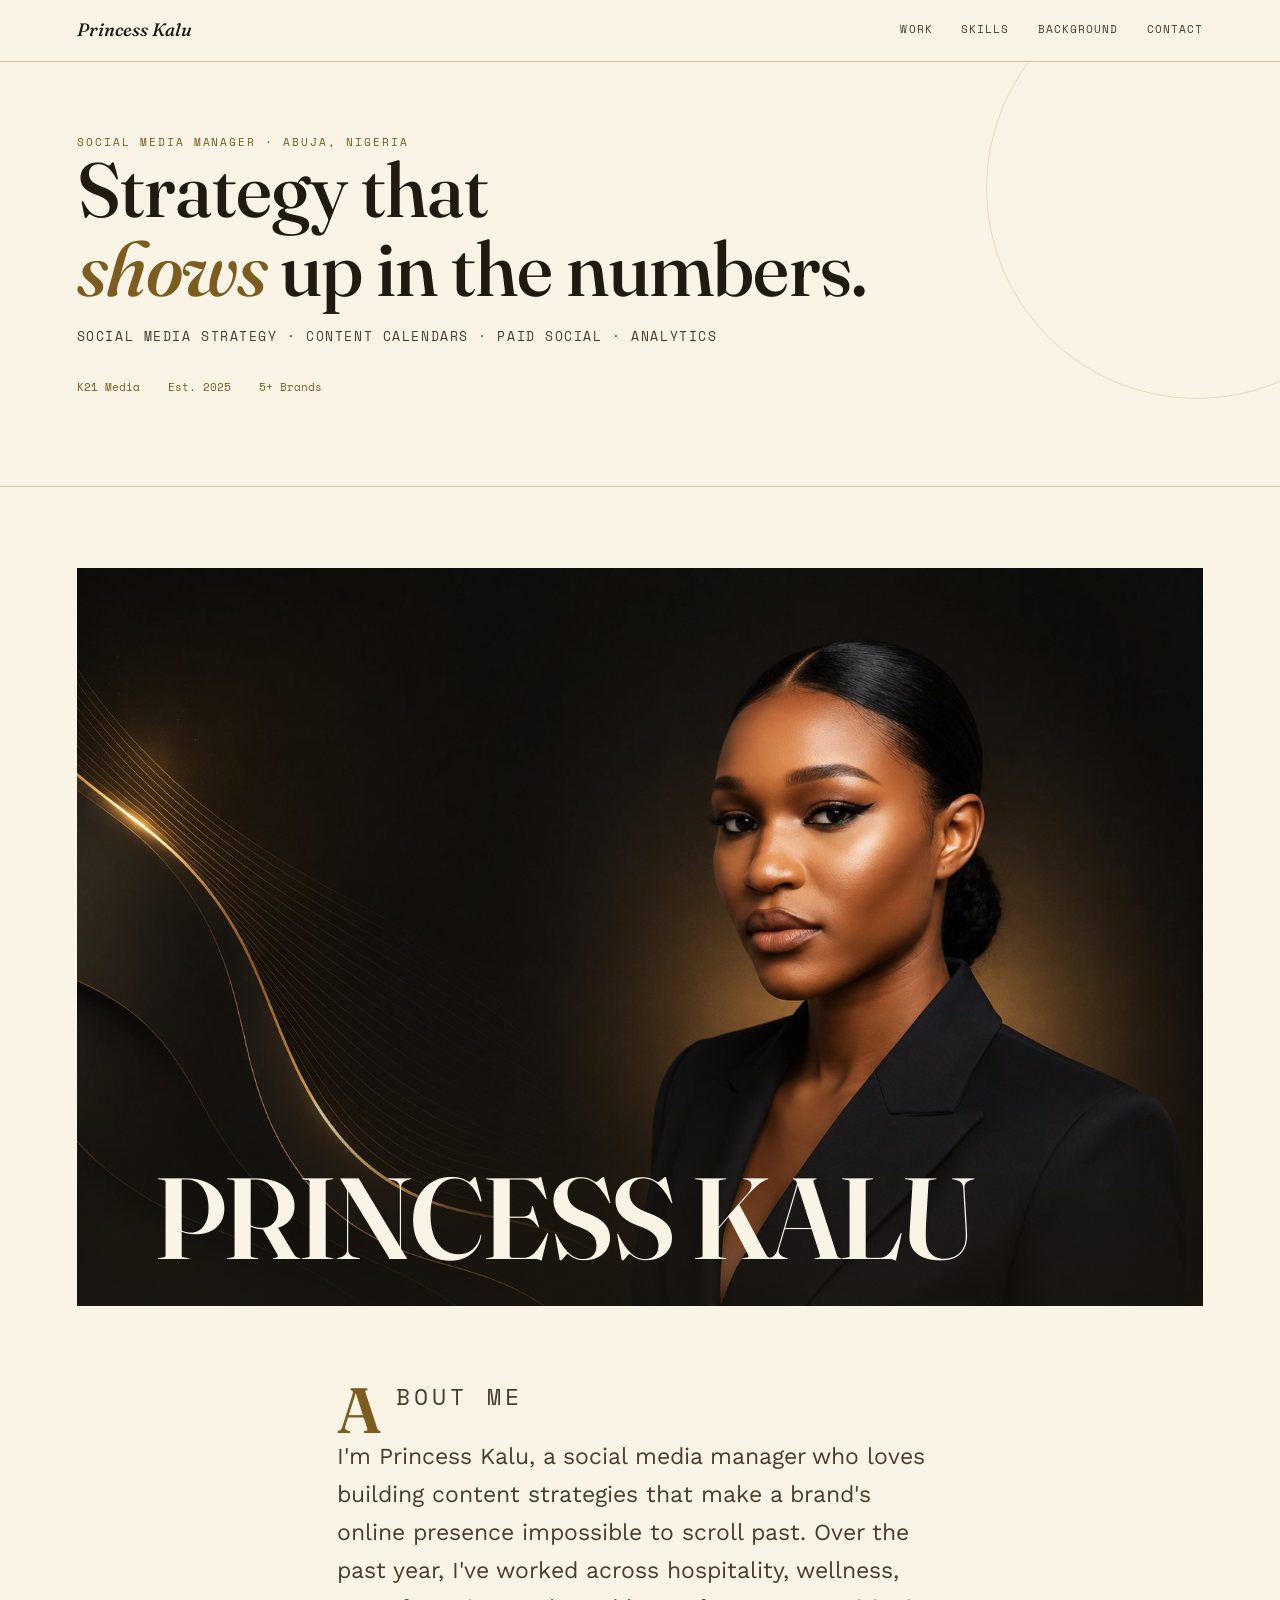
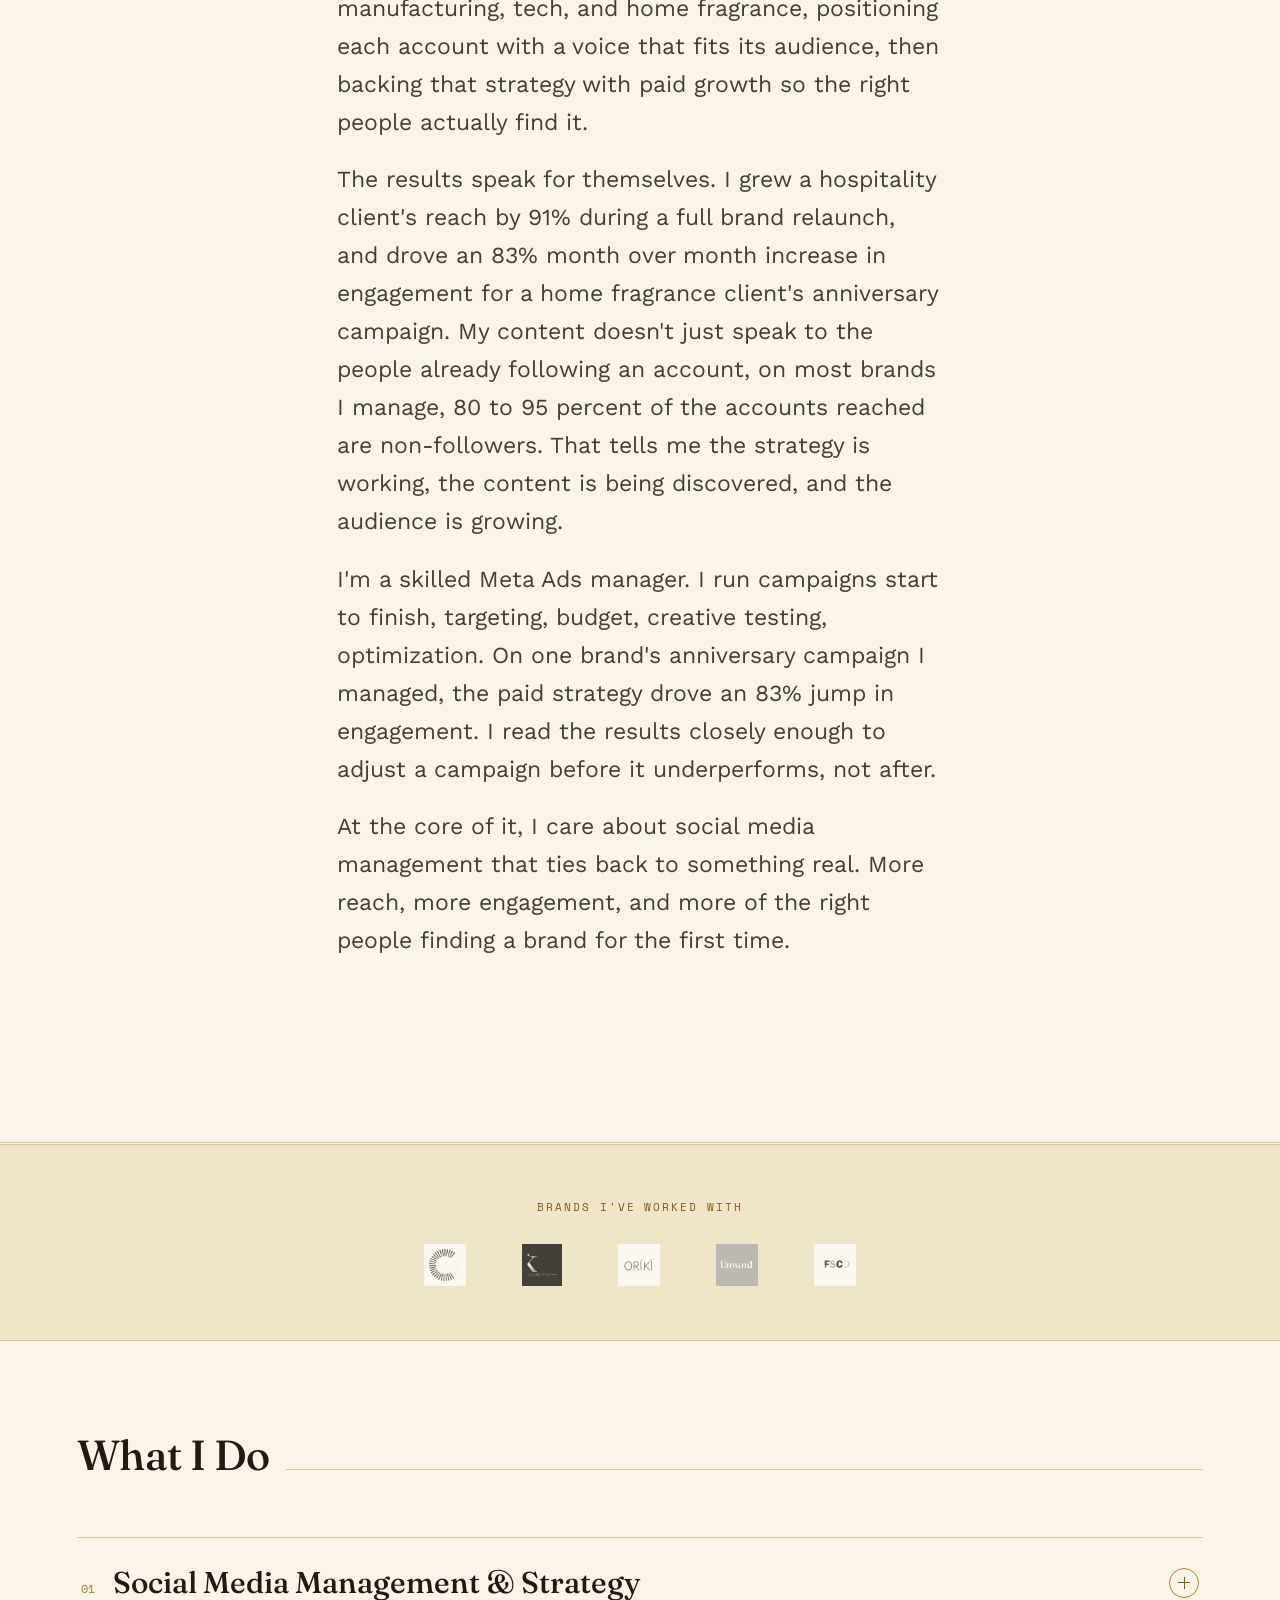
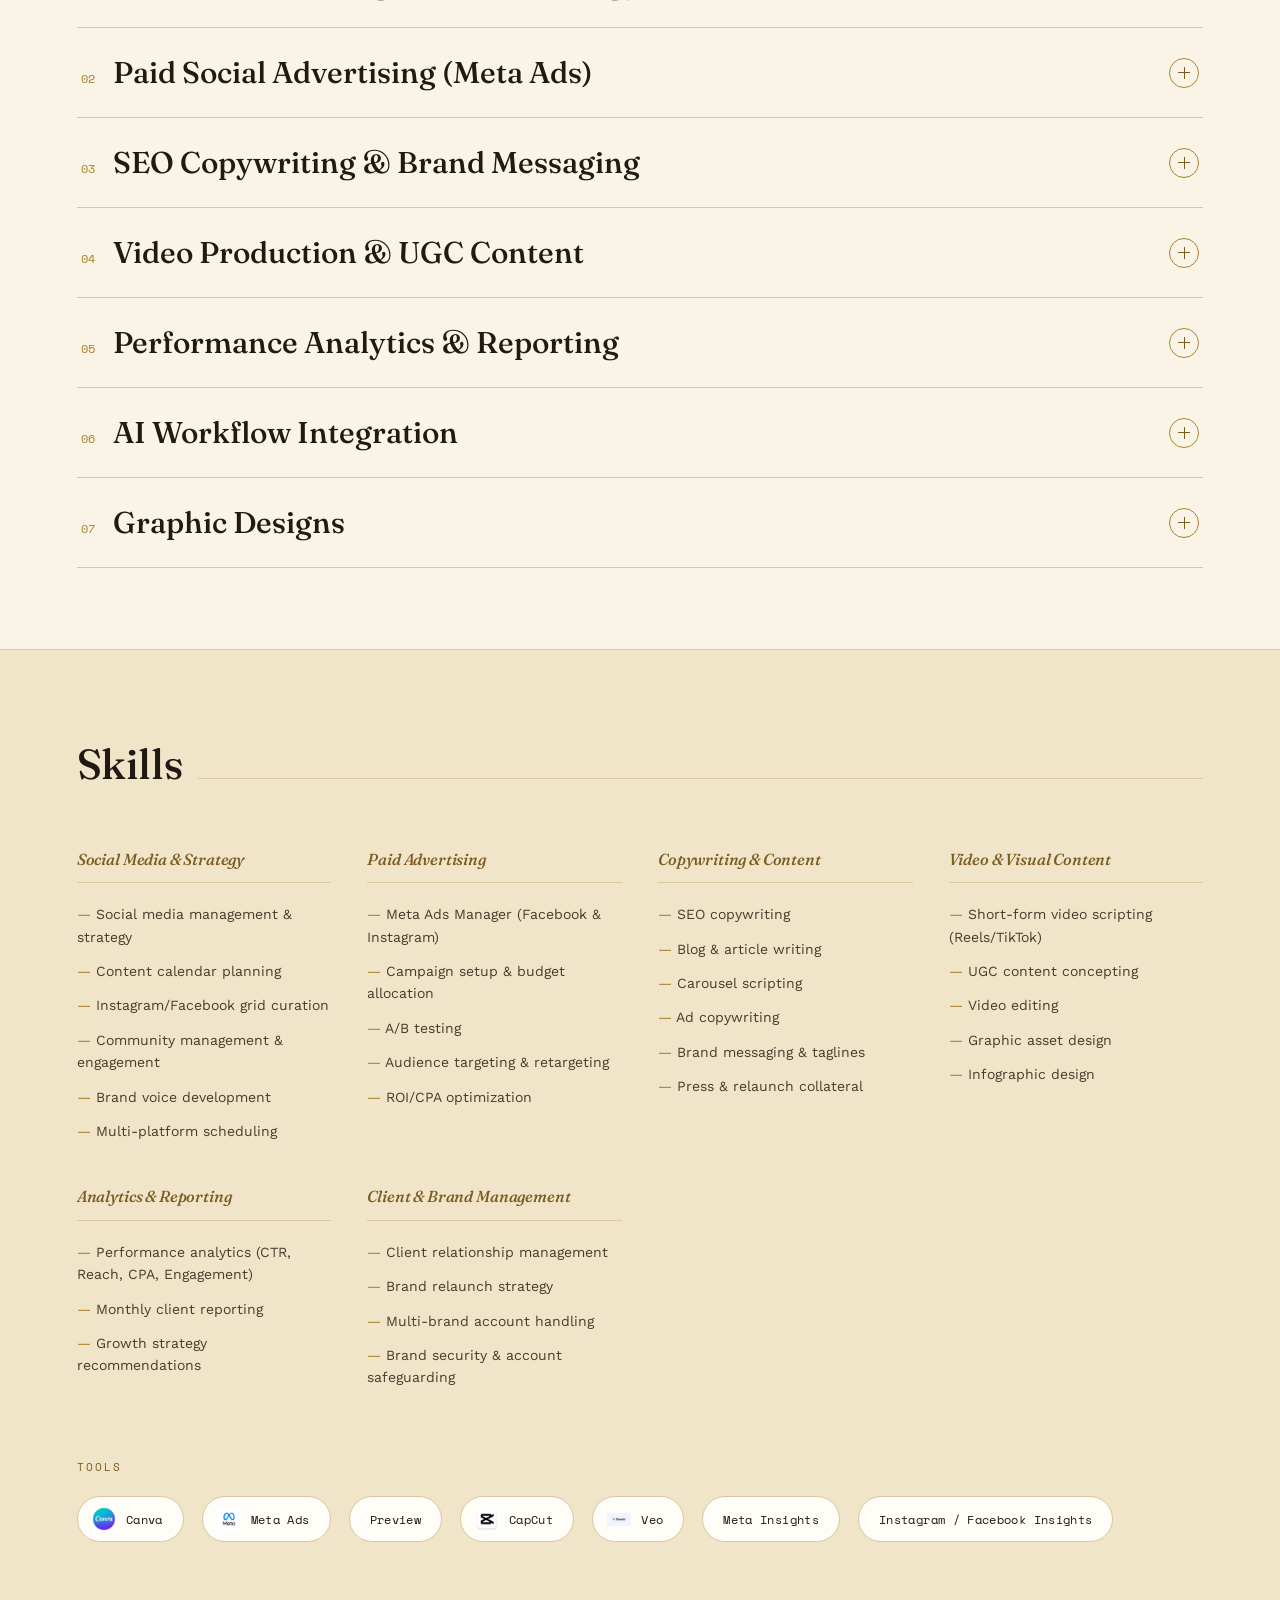
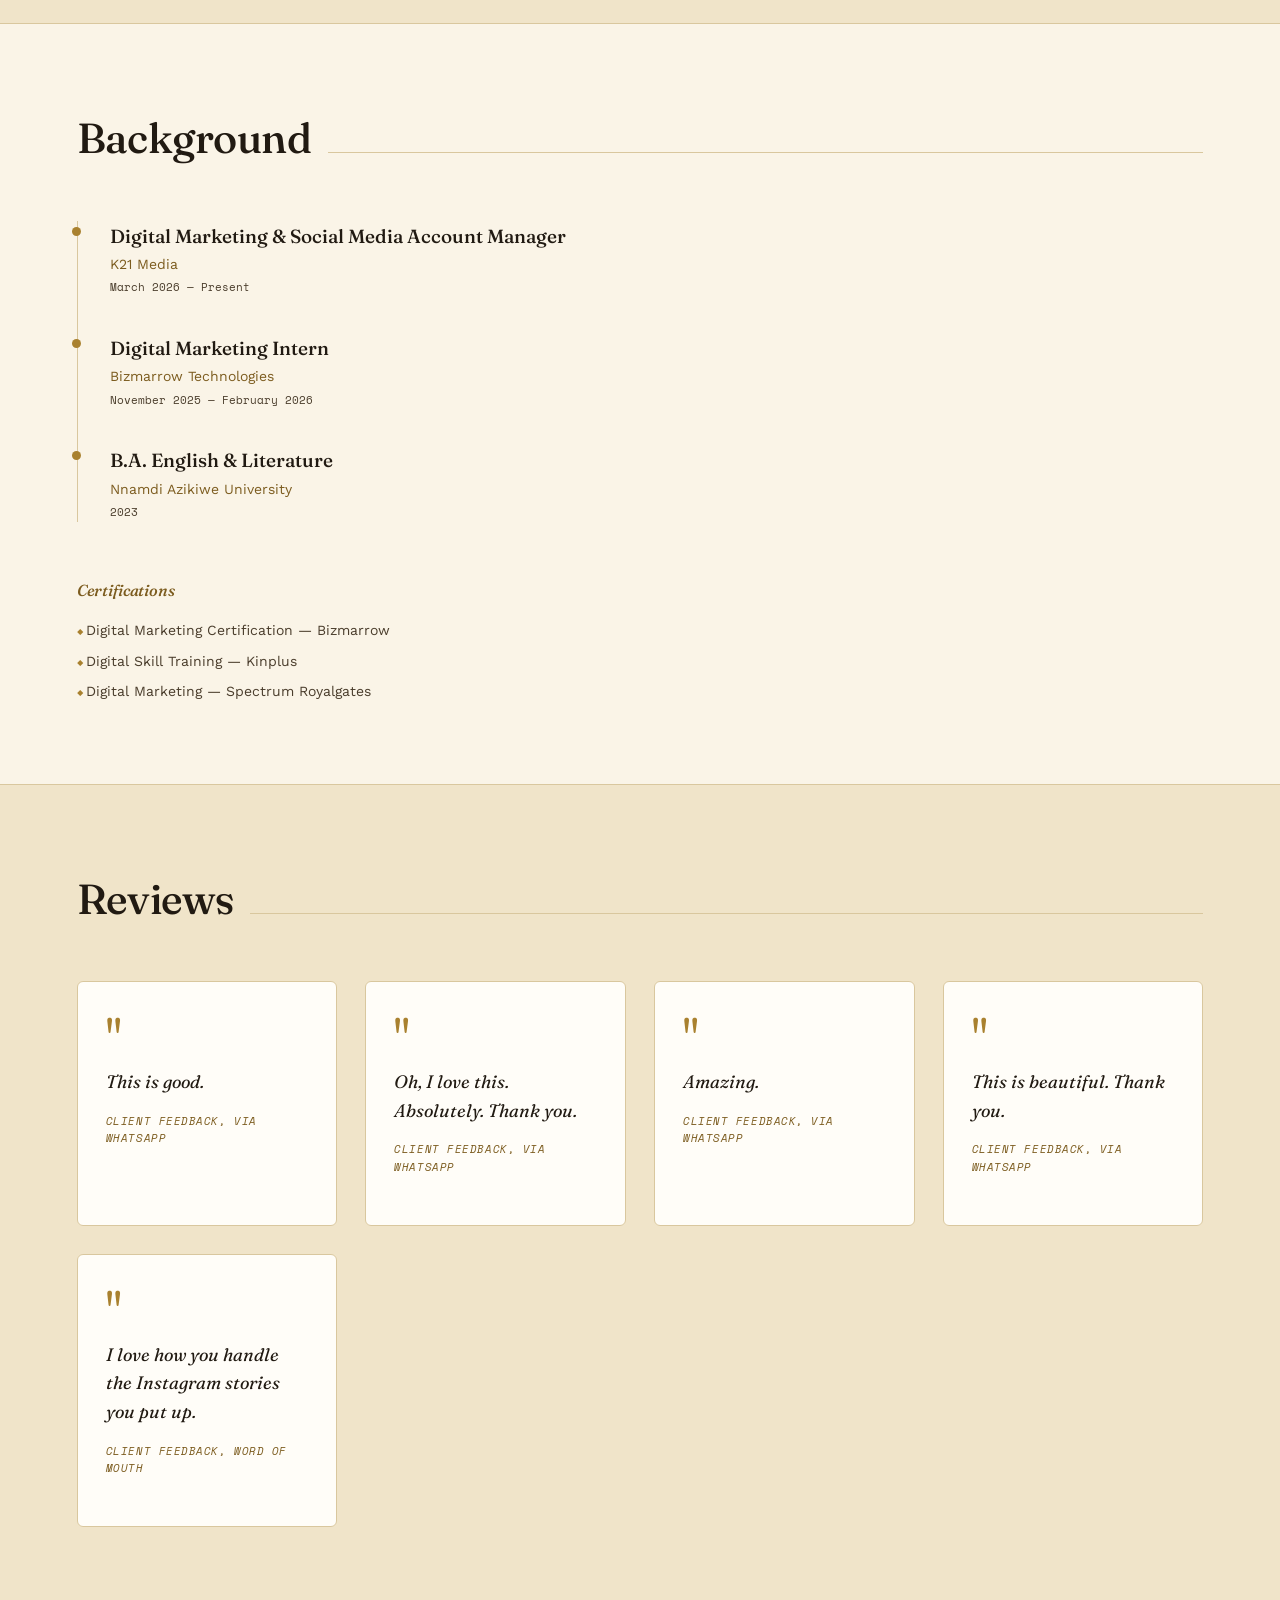
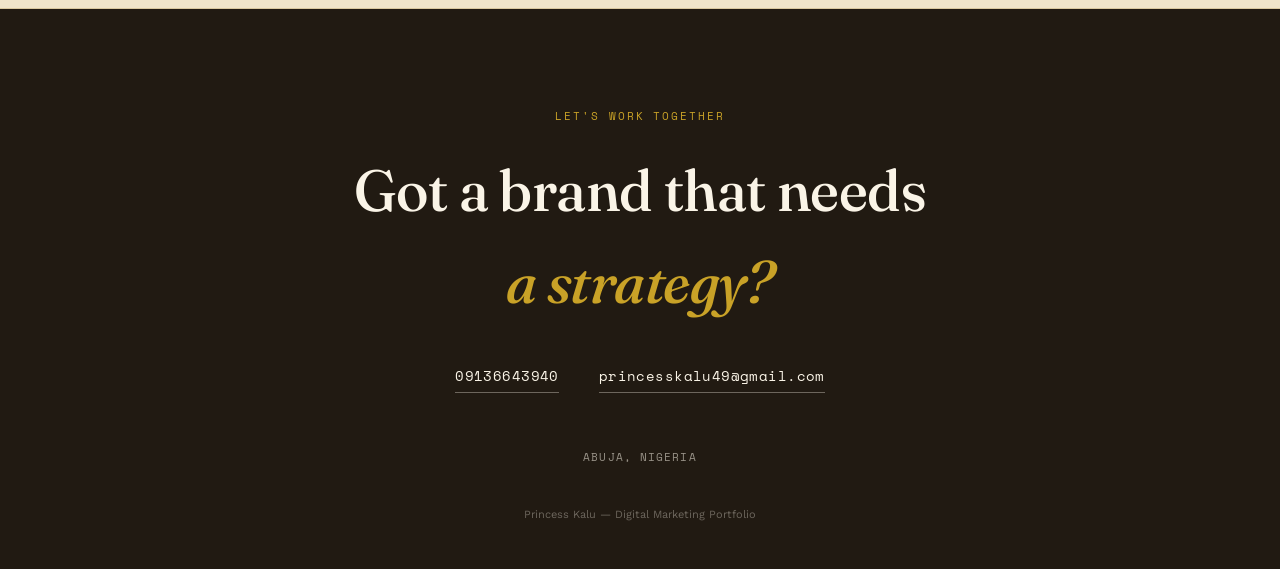
==== index.html @ 6a4f7599 "Add files via upload" ====
<!DOCTYPE html>
<html lang="en">
<head>
<meta charset="UTF-8">
<meta name="viewport" content="width=device-width, initial-scale=1.0">
<title>Princess Kalu — Social Media Manager</title>
<meta name="description" content="Princess Kalu is a social media manager and digital marketer in Abuja, Nigeria, building content strategy, paid social, and analytics-driven growth for brands.">
<meta property="og:title" content="Princess Kalu — Social Media Manager">
<meta property="og:description" content="Strategy that shows up in the numbers. Social media strategy, content calendars, paid social, and analytics.">
<meta property="og:type" content="website">
<meta name="twitter:card" content="summary">
<meta name="twitter:title" content="Princess Kalu — Social Media Manager">
<meta name="twitter:description" content="Strategy that shows up in the numbers. Social media strategy, content calendars, paid social, and analytics.">
<link rel="icon" href="data:image/svg+xml,%3Csvg xmlns='http://www.w3.org/2000/svg' viewBox='0 0 100 100'%3E%3Crect width='100' height='100' fill='%23A9812F'/%3E%3Ctext x='50' y='68' font-size='60' fill='%23FAF4E7' text-anchor='middle' font-family='Georgia,serif'%3EP%3C/text%3E%3C/svg%3E">
<link rel="preconnect" href="https://fonts.googleapis.com">
<link href="https://fonts.googleapis.com/css2?family=Fraunces:ital,opsz,wght@0,9..144,300;0,9..144,500;0,9..144,600;1,9..144,500;1,9..144,600&family=Work+Sans:wght@300;400;500;600&family=Space+Mono:wght@400;700&display=swap" rel="stylesheet">
<style>
  :root{
    --cream:#FAF4E7;
    --cream-deep:#F0E4C9;
    --ink:#211A12;
    --ink-soft:#4A3D2C;
    --gold:#A9812F;
    --gold-deep:#7C5C1F;
    --gold-bright:#C9A227;
    --line:#D9C79E;
    --card:#FFFDF8;
  }
  *{box-sizing:border-box; margin:0; padding:0;}
  html{scroll-behavior:smooth;}
  body{
    background:var(--cream);
    color:var(--ink);
    font-family:'Work Sans', sans-serif;
    font-weight:400;
    line-height:1.6;
    -webkit-font-smoothing:antialiased;
    overflow-x:hidden;
  }
  @media (prefers-reduced-motion: reduce){
    *{animation-duration:0.01ms !important; transition-duration:0.01ms !important;}
  }

  ::selection{background:var(--gold); color:var(--cream);}

  .eyebrow{
    font-family:'Space Mono', monospace;
    font-size:11px;
    letter-spacing:0.18em;
    text-transform:uppercase;
    color:var(--gold-deep);
  }

  h1,h2,h3{
    font-family:'Fraunces', serif;
    font-weight:500;
    color:var(--ink);
    letter-spacing:-0.01em;
  }

  a{color:inherit;}

  /* ===== NAV ===== */
  nav{
    position:sticky;
    top:0;
    z-index:50;
    background:rgba(250,244,231,0.92);
    backdrop-filter:blur(10px);
    border-bottom:1px solid var(--line);
    display:flex;
    align-items:center;
    justify-content:space-between;
    padding:16px 6vw;
  }
  .nav-name{
    font-family:'Fraunces', serif;
    font-style:italic;
    font-size:18px;
    font-weight:500;
  }
  .nav-link{
    font-family:'Space Mono', monospace;
    font-size:11px;
    letter-spacing:0.1em;
    text-transform:uppercase;
    text-decoration:none;
    color:var(--ink-soft);
    border-bottom:1px solid transparent;
    transition:border-color .3s ease, color .3s ease;
  }
  .nav-link:hover{ color:var(--gold-deep); border-color:var(--gold-deep); }

  .nav-links{ display:flex; }
  .nav-toggle{
    display:none;
    flex-direction:column;
    gap:5px;
    background:none;
    border:none;
    cursor:pointer;
    padding:4px;
  }
  .nav-toggle span{
    width:22px;
    height:2px;
    background:var(--ink);
    transition:transform .3s ease, opacity .3s ease;
  }
  .nav-toggle.open span:nth-child(1){ transform:translateY(7px) rotate(45deg); }
  .nav-toggle.open span:nth-child(2){ opacity:0; }
  .nav-toggle.open span:nth-child(3){ transform:translateY(-7px) rotate(-45deg); }

  /* ===== HERO ===== */
  .hero{
    display:grid;
    grid-template-columns: 1.2fr 0.8fr;
    align-items:center;
    gap:40px;
    padding:8vh 6vw 10vh;
    position:relative;
    overflow:hidden;
  }
  .hero::before{
    content:"";
    position:absolute;
    top:-20%; right:-10%;
    width:420px; height:420px;
    border:1px solid var(--line);
    border-radius:50%;
    opacity:.6;
  }
  .hero-title{
    font-size:clamp(40px, 6vw, 78px);
    line-height:1.02;
    opacity:0;
    animation:riseIn .9s cubic-bezier(.2,.8,.2,1) forwards;
    animation-delay:.1s;
  }
  .hero-title em{
    font-style:italic;
    color:var(--gold-deep);
  }
  .hero-role{
    margin-top:18px;
    font-family:'Space Mono', monospace;
    font-size:13px;
    letter-spacing:.12em;
    text-transform:uppercase;
    color:var(--ink-soft);
    opacity:0;
    animation:riseIn .9s cubic-bezier(.2,.8,.2,1) forwards;
    animation-delay:.3s;
  }
  .hero-sub{
    margin-top:26px;
    max-width:480px;
    color:var(--ink-soft);
    font-size:16px;
    opacity:0;
    animation:riseIn .9s cubic-bezier(.2,.8,.2,1) forwards;
    animation-delay:.45s;
  }
  .hero-meta{
    margin-top:32px;
    display:flex;
    gap:28px;
    font-family:'Space Mono', monospace;
    font-size:11px;
    color:var(--gold-deep);
    opacity:0;
    animation:riseIn .9s cubic-bezier(.2,.8,.2,1) forwards;
    animation-delay:.6s;
  }
  @keyframes riseIn{
    from{opacity:0; transform:translateY(18px);}
    to{opacity:1; transform:translateY(0);}
  }
  @keyframes fadeScale{
    from{opacity:0; transform:scale(.94);}
    to{opacity:1; transform:scale(1);}
  }

  /* ===== ABOUT ME ===== */
  .about-section{
    position:relative;
    border-top:1px solid var(--line);
    border-bottom:1px solid var(--line);
    opacity:0;
    animation:fadeScale 1s cubic-bezier(.2,.8,.2,1) forwards;
    animation-delay:.2s;
  }
  .about-img-wrap{
    width:100%;
    height:82vh;
    overflow:hidden;
    position:relative;
  }
  .about-img-wrap img{
    width:100%;
    height:100%;
    object-fit:cover;
    object-position:68% 22%;
    display:block;
  }
  .about-img-wrap::after{
    content:"";
    position:absolute;
    inset:0;
    background:linear-gradient(180deg, rgba(33,26,18,0) 55%, rgba(33,26,18,.55) 100%);
  }
  .about-label{
    position:absolute;
    left:6vw; bottom:36px;
    z-index:2;
    color:var(--cream);
    font-family:'Fraunces', serif;
    font-weight:600;
    font-size:clamp(48px, 9vw, 130px);
    line-height:.9;
    letter-spacing:-0.02em;
    text-transform:uppercase;
  }
  .about-content{
    max-width:760px;
    margin:0 auto;
    padding:8vh 6vw 9vh;
  }
  .about-content .eyebrow{ display:block; margin-bottom:22px; }
  .about-content p{
    font-size:clamp(18px,2.1vw,23px);
    line-height:1.65;
    color:var(--ink-soft);
    margin-bottom:20px;
  }
  .about-content p:first-of-type::first-letter{
    font-family:'Fraunces', serif;
    font-size:64px;
    font-weight:600;
    color:var(--gold-deep);
    float:left;
    line-height:.8;
    padding-right:10px;
    padding-top:6px;
  }
  @media (max-width:760px){
    .about-img-wrap{ height:58vh; }
  }

  /* ===== SECTION WRAP ===== */
  section{
    padding:9vh 6vw;
  }
  .section-head{
    display:flex;
    align-items:baseline;
    gap:16px;
    margin-bottom:48px;
  }
  .section-head h2{
    font-size:clamp(28px,3.4vw,42px);
  }
  .section-head .rule{
    flex:1;
    height:1px;
    background:var(--line);
  }

  /* ===== BRAND STRIP ===== */
  .brands{
    background:var(--cream-deep);
    padding:6vh 6vw;
    border-top:1px solid var(--line);
    border-bottom:1px solid var(--line);
  }
  .brands .eyebrow{ display:block; text-align:center; margin-bottom:28px;}
  .brand-row{
    display:flex;
    flex-wrap:wrap;
    align-items:center;
    justify-content:center;
    gap:56px;
  }
  .brand-row img{
    height:42px;
    width:auto;
    max-width:150px;
    object-fit:contain;
    filter:grayscale(1) contrast(1.1);
    opacity:.72;
    transition:opacity .35s ease, filter .35s ease, transform .35s ease;
  }
  .brand-row img:hover{
    filter:grayscale(0);
    opacity:1;
    transform:translateY(-3px);
  }

  /* ===== CAPABILITIES / PROOF DRAWER ===== */
  .cap-list{
    display:flex;
    flex-direction:column;
    border-top:1px solid var(--line);
  }
  .cap-item{
    border-bottom:1px solid var(--line);
  }
  .cap-trigger{
    width:100%;
    display:flex;
    align-items:center;
    justify-content:space-between;
    gap:20px;
    background:none;
    border:none;
    cursor:pointer;
    padding:26px 4px;
    text-align:left;
    font-family:'Fraunces', serif;
  }
  .cap-trigger-left{
    display:flex;
    align-items:baseline;
    gap:18px;
  }
  .cap-index{
    font-family:'Space Mono', monospace;
    font-size:12px;
    color:var(--gold);
  }
  .cap-title{
    font-size:clamp(20px,2.6vw,30px);
    font-weight:500;
    color:var(--ink);
    transition:color .3s ease;
  }
  .cap-trigger:hover .cap-title{ color:var(--gold-deep); }
  .cap-icon{
    width:30px; height:30px;
    border:1px solid var(--gold);
    border-radius:50%;
    display:flex; align-items:center; justify-content:center;
    flex-shrink:0;
    position:relative;
    transition:transform .4s cubic-bezier(.2,.8,.2,1), background .3s ease;
  }
  .cap-icon::before, .cap-icon::after{
    content:"";
    position:absolute;
    background:var(--gold-deep);
    transition:transform .4s cubic-bezier(.2,.8,.2,1), opacity .3s ease;
  }
  .cap-icon::before{ width:12px; height:1px; }
  .cap-icon::after{ width:1px; height:12px; }
  .cap-item.open .cap-icon{ transform:rotate(45deg); background:var(--gold); }
  .cap-item.open .cap-icon::before, .cap-item.open .cap-icon::after{ background:var(--cream); }

  .cap-panel{
    max-height:0;
    overflow:hidden;
    transition:max-height .55s cubic-bezier(.2,.8,.2,1);
  }
  .cap-panel-inner{
    padding:0 4px 40px;
    display:grid;
    grid-template-columns: 0.9fr 1.4fr;
    gap:40px;
  }
  .cap-desc p{
    color:var(--ink-soft);
    font-size:15px;
    margin-bottom:14px;
  }
  .cap-desc ul{
    list-style:none;
    margin-top:16px;
  }
  .cap-desc li{
    font-family:'Space Mono', monospace;
    font-size:11.5px;
    letter-spacing:.03em;
    color:var(--gold-deep);
    padding:7px 0;
    border-top:1px solid var(--line);
  }
  .proof-gallery{
    display:grid;
    grid-template-columns:repeat(auto-fill,minmax(180px,1fr));
    gap:14px;
  }
  .proof-gallery figure{
    background:var(--card);
    border:1px solid var(--line);
    border-radius:6px;
    overflow:hidden;
    cursor:zoom-in;
    transition:transform .3s ease, box-shadow .3s ease;
  }
  .proof-gallery figure:hover{
    transform:translateY(-4px);
    box-shadow:0 18px 30px -18px rgba(33,26,18,.4);
  }
  .proof-gallery img{
    width:100%;
    height:150px;
    object-fit:cover;
    object-position:top;
    display:block;
  }
  .proof-gallery figcaption{
    font-family:'Space Mono', monospace;
    font-size:10px;
    color:var(--ink-soft);
    padding:8px 10px;
    border-top:1px solid var(--line);
  }
  .no-proof{
    font-family:'Space Mono', monospace;
    font-size:11.5px;
    color:var(--ink-soft);
    font-style:normal;
  }

  @media (max-width:760px){
    .cap-panel-inner{ grid-template-columns:1fr; gap:24px;}
  }

  /* ===== LIGHTBOX ===== */
  .lightbox{
    position:fixed; inset:0;
    background:rgba(33,26,18,.92);
    display:flex; align-items:center; justify-content:center;
    z-index:100;
    opacity:0; pointer-events:none;
    transition:opacity .3s ease;
    padding:5vw;
  }
  .lightbox.active{ opacity:1; pointer-events:auto; }
  .lightbox img{
    max-width:90vw; max-height:85vh;
    border-radius:4px;
    box-shadow:0 40px 80px rgba(0,0,0,.5);
  }
  .lightbox-close{
    position:absolute; top:24px; right:32px;
    color:var(--cream);
    font-family:'Space Mono', monospace;
    font-size:13px;
    letter-spacing:.1em;
    text-transform:uppercase;
    background:none; border:1px solid var(--cream);
    padding:8px 16px;
    border-radius:20px;
    cursor:pointer;
  }

  /* ===== SKILLS ===== */
  .skill-groups{
    display:grid;
    grid-template-columns:repeat(auto-fit, minmax(230px,1fr));
    gap:36px;
  }
  .skill-group h3{
    font-size:16px;
    font-style:italic;
    color:var(--gold-deep);
    margin-bottom:14px;
    padding-bottom:10px;
    border-bottom:1px solid var(--line);
  }
  .skill-group ul{ list-style:none; }
  .skill-group li{
    font-size:14px;
    color:var(--ink-soft);
    padding:6px 0;
  }
  .skill-group li::before{
    content:"— ";
    color:var(--gold);
  }

  /* ===== TOOLS ===== */
  .tools-row{
    display:flex;
    flex-wrap:wrap;
    gap:18px;
  }
  .tool-chip{
    display:flex; align-items:center; gap:10px;
    background:var(--card);
    border:1px solid var(--line);
    border-radius:30px;
    padding:10px 20px 10px 14px;
    transition:transform .3s ease, border-color .3s ease;
  }
  .tool-chip:hover{ transform:translateY(-3px); border-color:var(--gold); }
  .tool-chip img{ width:24px; height:24px; object-fit:contain; border-radius:5px; }
  .tool-chip span{
    font-family:'Space Mono', monospace;
    font-size:12px;
    letter-spacing:.03em;
  }
  .tool-chip.text-only{ padding:10px 20px; }

  /* ===== BACKGROUND / TIMELINE ===== */
  .timeline{
    border-left:1px solid var(--line);
    padding-left:32px;
    display:flex;
    flex-direction:column;
    gap:36px;
  }
  .timeline-item{ position:relative; }
  .timeline-item::before{
    content:"";
    position:absolute;
    left:-37.5px; top:6px;
    width:9px; height:9px;
    border-radius:50%;
    background:var(--gold);
  }
  .timeline-item .role{
    font-family:'Fraunces', serif;
    font-size:19px;
    font-weight:500;
  }
  .timeline-item .org{ color:var(--gold-deep); font-size:14px; margin-top:2px;}
  .timeline-item .period{
    font-family:'Space Mono', monospace;
    font-size:11px;
    color:var(--ink-soft);
    margin-top:4px;
  }
  .certs{
    margin-top:56px;
  }
  .certs h3{ font-size:16px; font-style:italic; color:var(--gold-deep); margin-bottom:16px; }
  .certs ul{ list-style:none; display:flex; flex-direction:column; gap:8px; }
  .certs li{ font-size:14px; color:var(--ink-soft); }
  .certs li::before{ content:"◆ "; color:var(--gold); font-size:9px; }

  /* ===== TESTIMONIALS ===== */
  .testimonials{
    background:var(--cream-deep);
    border-top:1px solid var(--line);
    border-bottom:1px solid var(--line);
  }
  .testi-grid{
    display:grid;
    grid-template-columns:repeat(auto-fit, minmax(260px,1fr));
    gap:28px;
  }
  .testi-card{
    background:var(--card);
    border:1px solid var(--line);
    border-radius:6px;
    padding:32px 28px;
    position:relative;
  }
  .testi-card .mark{
    font-family:'Fraunces', serif;
    font-size:48px;
    color:var(--gold);
    line-height:1;
    display:block;
    margin-bottom:6px;
  }
  .testi-card p{
    font-family:'Fraunces', serif;
    font-style:italic;
    font-size:18px;
    color:var(--ink);
    margin-bottom:16px;
  }
  .testi-card .attribution{
    font-family:'Space Mono', monospace;
    font-size:11px;
    letter-spacing:.05em;
    text-transform:uppercase;
    color:var(--gold-deep);
  }

  /* ===== CONTACT / FOOTER ===== */
  footer{
    background:var(--ink);
    color:var(--cream);
    padding:11vh 6vw 5vh;
    text-align:center;
  }
  footer .eyebrow{ color:var(--gold-bright); }
  footer h2{
    color:var(--cream);
    font-size:clamp(32px,5vw,58px);
    margin:18px 0 36px;
  }
  footer h2 em{ font-style:italic; color:var(--gold-bright); }
  .contact-links{
    display:flex;
    flex-wrap:wrap;
    justify-content:center;
    gap:40px;
    margin-bottom:56px;
  }
  .contact-links a{
    text-decoration:none;
    font-family:'Space Mono', monospace;
    font-size:14px;
    letter-spacing:.03em;
    border-bottom:1px solid rgba(250,244,231,.35);
    padding-bottom:4px;
    transition:border-color .3s ease, color .3s ease;
  }
  .contact-links a:hover{ color:var(--gold-bright); border-color:var(--gold-bright); }
  footer .location{
    font-family:'Space Mono', monospace;
    font-size:11px;
    color:rgba(250,244,231,.55);
    letter-spacing:.1em;
    text-transform:uppercase;
  }
  footer .fine{
    margin-top:40px;
    font-size:11px;
    color:rgba(250,244,231,.35);
  }

  @media (max-width:820px){
    .hero{ grid-template-columns:1fr; text-align:left; padding-top:6vh;}
    .hero-portrait{ order:-1; margin-bottom:20px; justify-self:start;}
    .hero-portrait img{ width:200px; height:250px; }
    .hero-portrait::after{ width:200px; height:250px; }
    nav{ padding:14px 5vw; flex-wrap:wrap; }
    .nav-toggle{ display:flex; }
    .nav-links{
      display:none;
      width:100%;
      flex-direction:column;
      align-items:flex-start;
      gap:18px;
      padding-top:20px;
      margin-top:14px;
      border-top:1px solid var(--line);
    }
    .nav-links.open{ display:flex; }
  }
</style>
</head>
<body>

<nav>
  <div class="nav-name">Princess Kalu</div>
  <div class="nav-links" id="navLinks" style="gap:28px;">
    <a class="nav-link" href="#capabilities">Work</a>
    <a class="nav-link" href="#skills">Skills</a>
    <a class="nav-link" href="#background">Background</a>
    <a class="nav-link" href="#contact">Contact</a>
  </div>
  <button class="nav-toggle" id="navToggle" aria-label="Toggle menu" aria-expanded="false">
    <span></span><span></span><span></span>
  </button>
</nav>

<!-- HERO -->
<header class="hero" style="grid-template-columns:1fr; text-align:left;">
  <div>
    <p class="eyebrow">Social Media Manager · Abuja, Nigeria</p>
    <h1 class="hero-title">Strategy that<br><em>shows</em> up in the numbers.</h1>
    <p class="hero-role">Social Media Strategy · Content Calendars · Paid Social · Analytics</p>
    <div class="hero-meta">
      <span>K21 Media</span>
      <span>Est. 2025</span>
      <span>5+ Brands</span>
    </div>
  </div>
</header>

<!-- ABOUT ME -->
<section class="about-section">
  <div class="about-img-wrap">
    <img src="[data-uri]" alt="Princess Kalu, portrait">
    <h2 class="about-label">Princess Kalu</h2>
  </div>
  <div class="about-content">
    <p class="eyebrow">About Me</p>
    <p>I'm Princess Kalu, a social media manager who loves building content strategies that make a brand's online presence impossible to scroll past. Over the past year, I've worked across hospitality, wellness, manufacturing, tech, and home fragrance, positioning each account with a voice that fits its audience, then backing that strategy with paid growth so the right people actually find it.</p>
    <p>The results speak for themselves. I grew a hospitality client's reach by 91% during a full brand relaunch, and drove an 83% month over month increase in engagement for a home fragrance client's anniversary campaign. My content doesn't just speak to the people already following an account, on most brands I manage, 80 to 95 percent of the accounts reached are non-followers. That tells me the strategy is working, the content is being discovered, and the audience is growing.</p>
    <p>I'm a skilled Meta Ads manager. I run campaigns start to finish, targeting, budget, creative testing, optimization. On one brand's anniversary campaign I managed, the paid strategy drove an 83% jump in engagement. I read the results closely enough to adjust a campaign before it underperforms, not after.</p>
    <p>At the core of it, I care about social media management that ties back to something real. More reach, more engagement, and more of the right people finding a brand for the first time.</p>
  </div>
</section>

<!-- BRAND STRIP -->
<div class="brands">
  <p class="eyebrow">Brands I've worked with</p>
  <div class="brand-row">
    <img src="[data-uri]" alt="Circa Non Pareil">
    <img src="[data-uri]" alt="QCandles by Kanyin">
    <img src="[data-uri]" alt="Oríkì">
    <img src="[data-uri]" alt="Unwind by Oríkì">
    <img src="[data-uri]" alt="FSC">
  </div>
</div>


<!-- CAPABILITIES -->
<section id="capabilities">
  <div class="section-head">
    <h2>What I Do</h2>
    <div class="rule"></div>
  </div>

  <div class="cap-list">

    <div class="cap-item">
      <button class="cap-trigger">
        <div class="cap-trigger-left">
          <span class="cap-index">01</span>
          <span class="cap-title">Social Media Management &amp; Strategy</span>
        </div>
        <span class="cap-icon"></span>
      </button>
      <div class="cap-panel">
        <div class="cap-panel-inner">
          <div class="cap-desc">
            <p>End-to-end account management: content calendars, grid curation, audience engagement, and multi-channel scheduling built around each brand's own voice, not a template.</p>
            <ul>
              <li>Circa Non Pareil — full relaunch content rollout</li>
              <li>QCandles by Kanyin — monthly calendar &amp; captions</li>
            </ul>
          </div>
          <div class="proof-gallery">
            <figure><img src="[data-uri]" alt="Circa Non Pareil content calendar" onclick="openLightbox(this.src)"><figcaption>Circa Non Pareil — content calendar</figcaption></figure>
            <figure><img src="[data-uri]" alt="QCandles content calendar" onclick="openLightbox(this.src)"><figcaption>QCandles — July content calendar</figcaption></figure>
          </div>
        </div>
      </div>
    </div>

    <div class="cap-item">
      <button class="cap-trigger">
        <div class="cap-trigger-left">
          <span class="cap-index">02</span>
          <span class="cap-title">Paid Social Advertising (Meta Ads)</span>
        </div>
        <span class="cap-icon"></span>
      </button>
      <div class="cap-panel">
        <div class="cap-panel-inner">
          <div class="cap-desc">
            <p>Campaign setup, budget allocation, ad copy testing, and audience retargeting on Instagram &amp; Facebook, tracked against cost per result and reach across states.</p>
            <ul>
              <li>April Awareness Campaign — 80,374 reach</li>
              <li>Multi-state demographic breakdown &amp; CTR tracking</li>
            </ul>
          </div>
          <div class="proof-gallery">
            <figure><img src="[data-uri]" alt="Paid campaign insights" onclick="openLightbox(this.src)"><figcaption>Paid campaign insights</figcaption></figure>
            <figure><img src="[data-uri]" alt="Campaign demographics" onclick="openLightbox(this.src)"><figcaption>Demographics &amp; state reach</figcaption></figure>
            <figure><img src="[data-uri]" alt="Meta Ads Manager campaign table" onclick="openLightbox(this.src)"><figcaption>Meta Ads Manager — results</figcaption></figure>
            <figure><img src="[data-uri]" alt="Ad account overview" onclick="openLightbox(this.src)"><figcaption>Account overview — spend &amp; reach</figcaption></figure>
          </div>
        </div>
      </div>
    </div>

    <div class="cap-item">
      <button class="cap-trigger">
        <div class="cap-trigger-left">
          <span class="cap-index">03</span>
          <span class="cap-title">SEO Copywriting &amp; Brand Messaging</span>
        </div>
        <span class="cap-icon"></span>
      </button>
      <div class="cap-panel">
        <div class="cap-panel-inner">
          <div class="cap-desc">
            <p>Search-optimized articles and brand editorial written and designed under the Data School Nigeria banner, alongside carousel scripts and campaign taglines for client accounts.</p>
            <ul>
              <li>"How to Start &amp; Grow a Career in Digital Marketing in Nigeria"</li>
              <li>"5 Best Video Editing Training Schools in Abuja, Nigeria"</li>
            </ul>
          </div>
          <div class="proof-gallery">
            <figure><img src="[data-uri]" alt="Digital marketing career article" onclick="openLightbox(this.src)"><figcaption>Career in Digital Marketing — article</figcaption></figure>
            <figure><img src="[data-uri]" alt="Digital marketing career article continued" onclick="openLightbox(this.src)"><figcaption>Same article — full layout</figcaption></figure>
            <figure><img src="[data-uri]" alt="Video editing schools article" onclick="openLightbox(this.src)"><figcaption>Video Editing Schools — article</figcaption></figure>
          </div>
        </div>
      </div>
    </div>

    <div class="cap-item">
      <button class="cap-trigger">
        <div class="cap-trigger-left">
          <span class="cap-index">04</span>
          <span class="cap-title">Video Production &amp; UGC Content</span>
        </div>
        <span class="cap-icon"></span>
      </button>
      <div class="cap-panel">
        <div class="cap-panel-inner">
          <div class="cap-desc">
            <p>Reels, UGC-style product features, and short-form video direction, scripted and edited to fit each brand's tone. Portfolio samples available on request &mdash; <a href="#contact" style="color:var(--gold-deep); text-decoration:underline;">get in touch</a> and I'll send over recent work.</p>
          </div>
        </div>
      </div>
    </div>

    <div class="cap-item">
      <button class="cap-trigger">
        <div class="cap-trigger-left">
          <span class="cap-index">05</span>
          <span class="cap-title">Performance Analytics &amp; Reporting</span>
        </div>
        <span class="cap-icon"></span>
      </button>
      <div class="cap-panel">
        <div class="cap-panel-inner">
          <div class="cap-desc">
            <p>Monthly breakdowns of views, reach, interactions, and follower growth, translated from raw Instagram Insights into decisions a client can act on.</p>
            <ul>
              <li>Oríkì Spa — 374,398 views (April)</li>
              <li>1M+ views tracked in a single month, March</li>
            </ul>
          </div>
          <div class="proof-gallery">
            <figure><img src="[data-uri]" alt="Oriki KPI dashboard" onclick="openLightbox(this.src)"><figcaption>Oríkì — KPI dashboard, Apr vs Mar</figcaption></figure>
            <figure><img src="[data-uri]" alt="K21 Media qualitative analysis" onclick="openLightbox(this.src)"><figcaption>QCandles — KPI &amp; audience insights</figcaption></figure>
            <figure><img src="[data-uri]" alt="K21 Media social report" onclick="openLightbox(this.src)"><figcaption>Monthly report — interactions &amp; views</figcaption></figure>
            <figure><img src="[data-uri]" alt="1,006,396 views" onclick="openLightbox(this.src)"><figcaption>Views — 1,006,396 (March)</figcaption></figure>
            <figure><img src="[data-uri]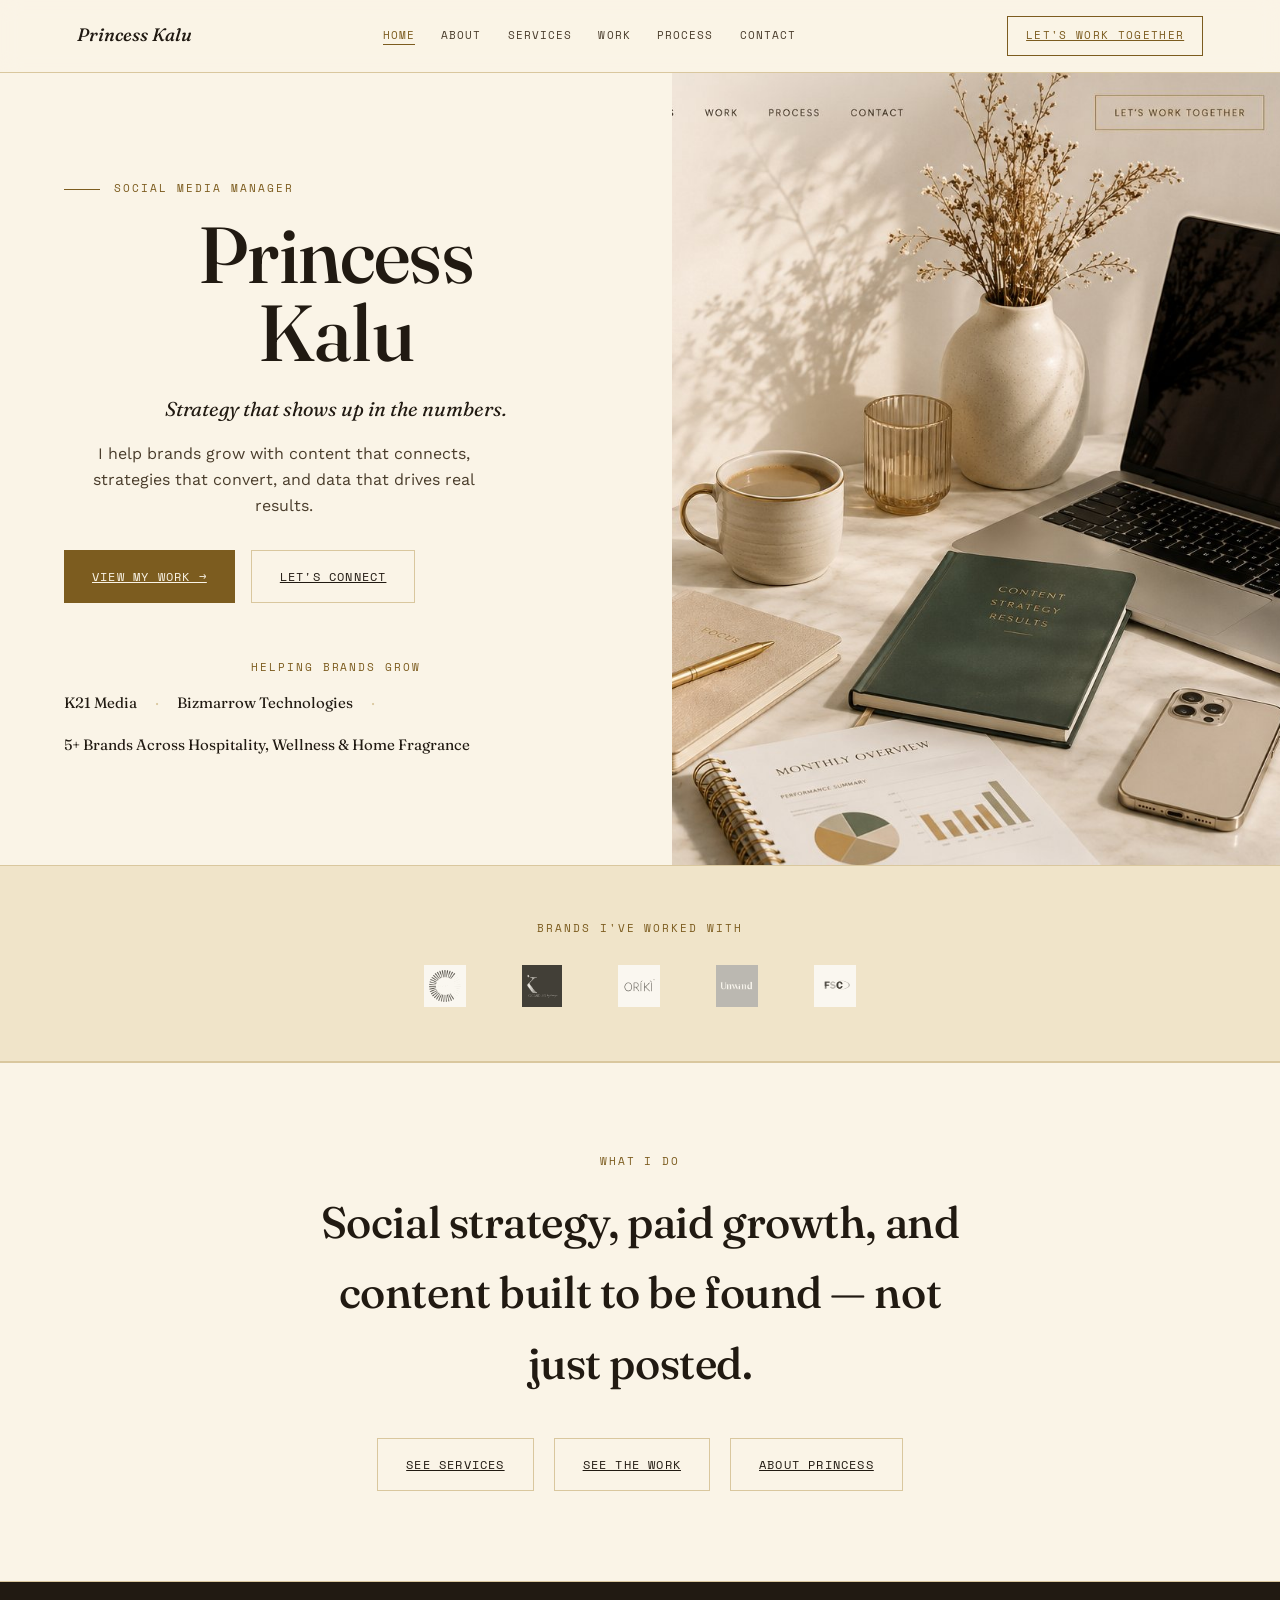
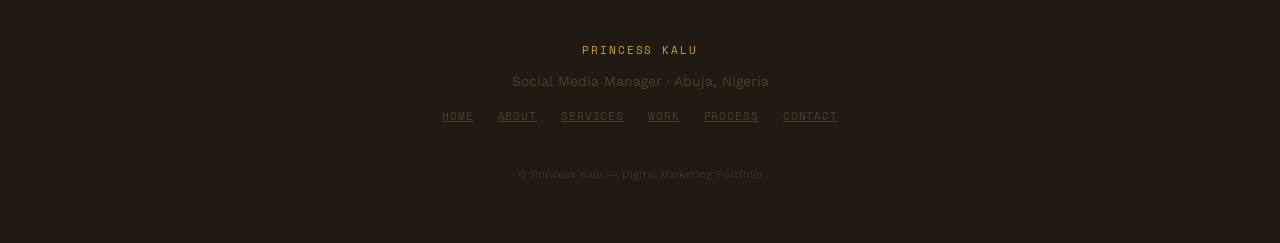
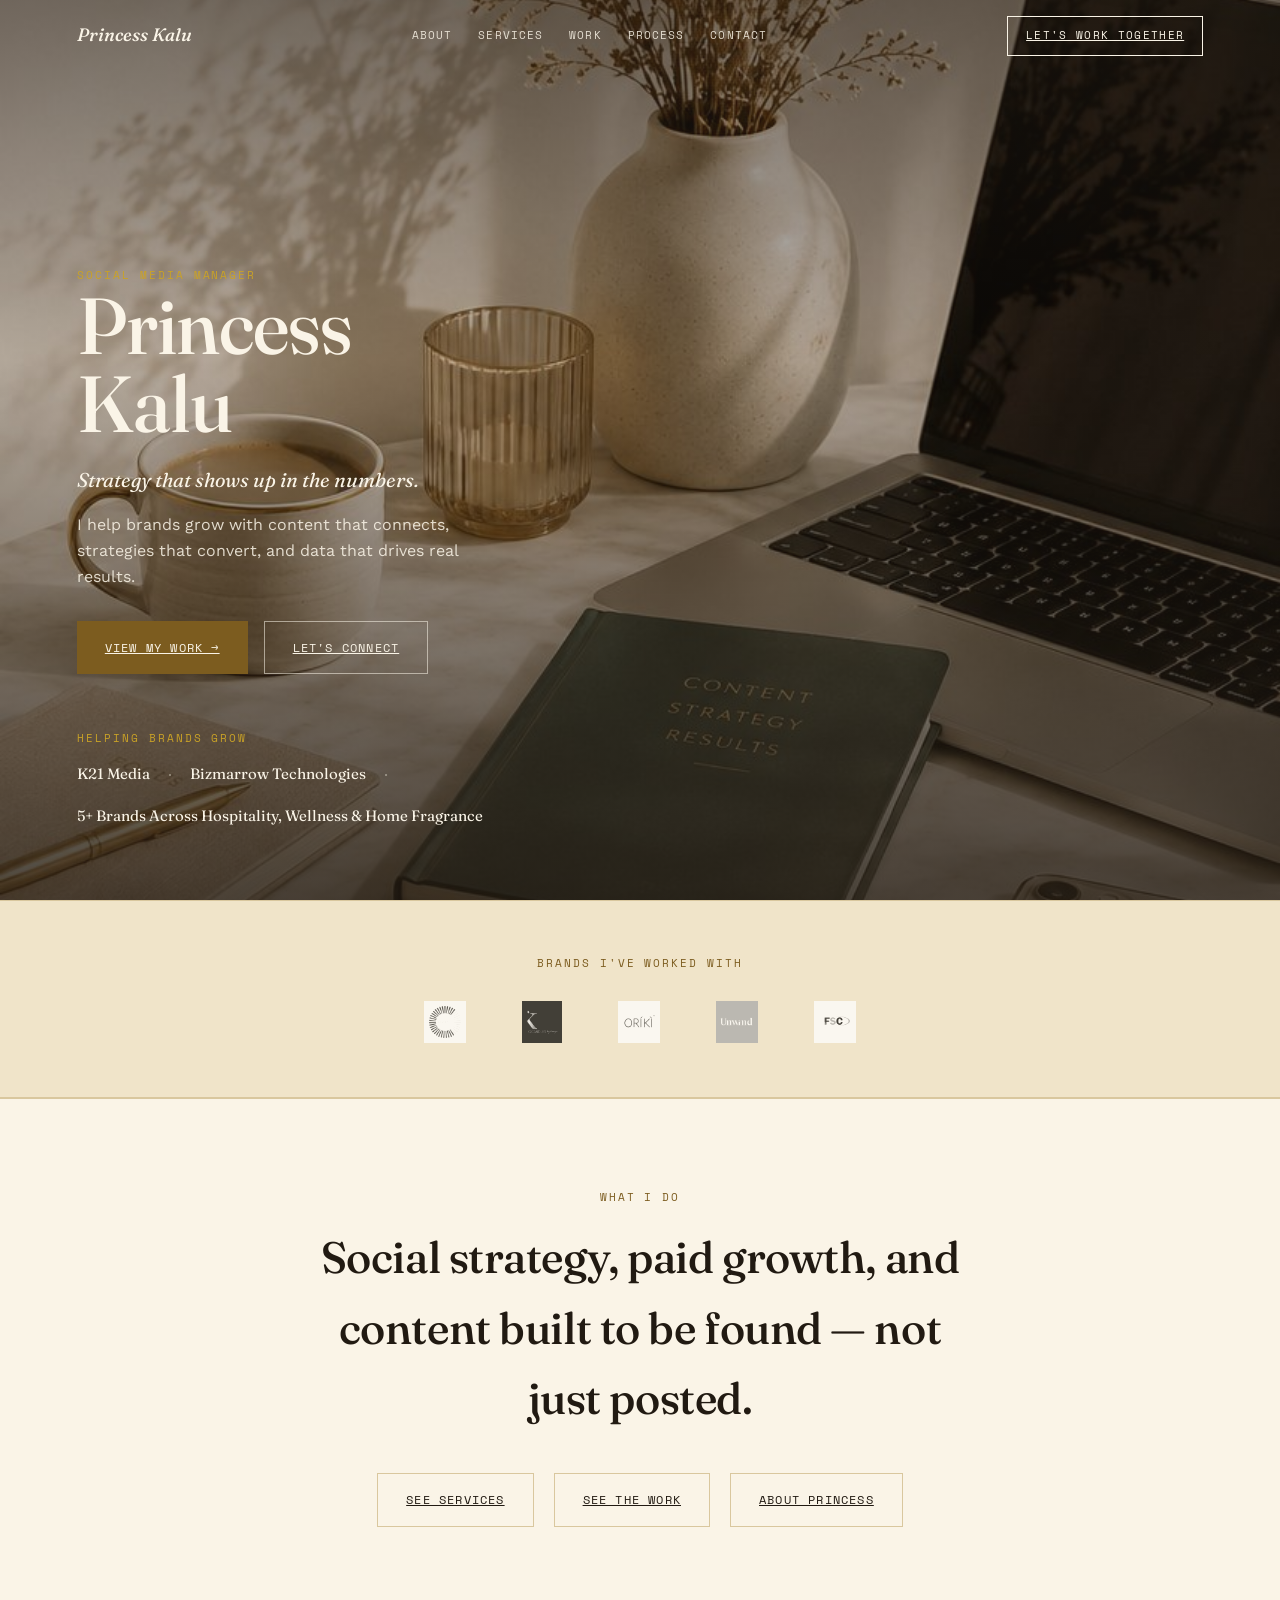
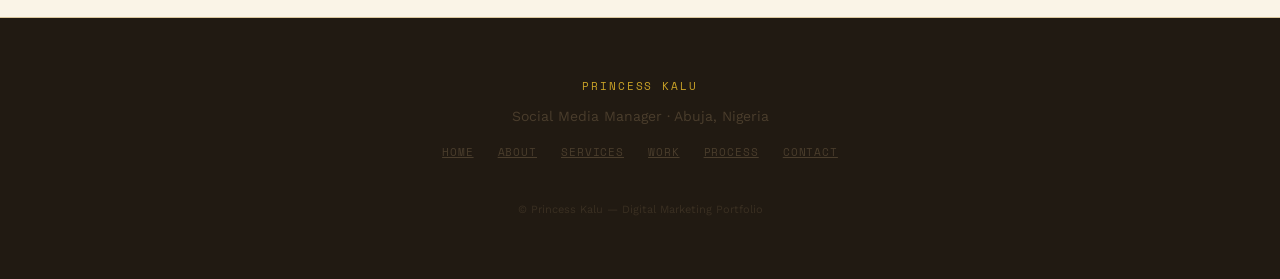
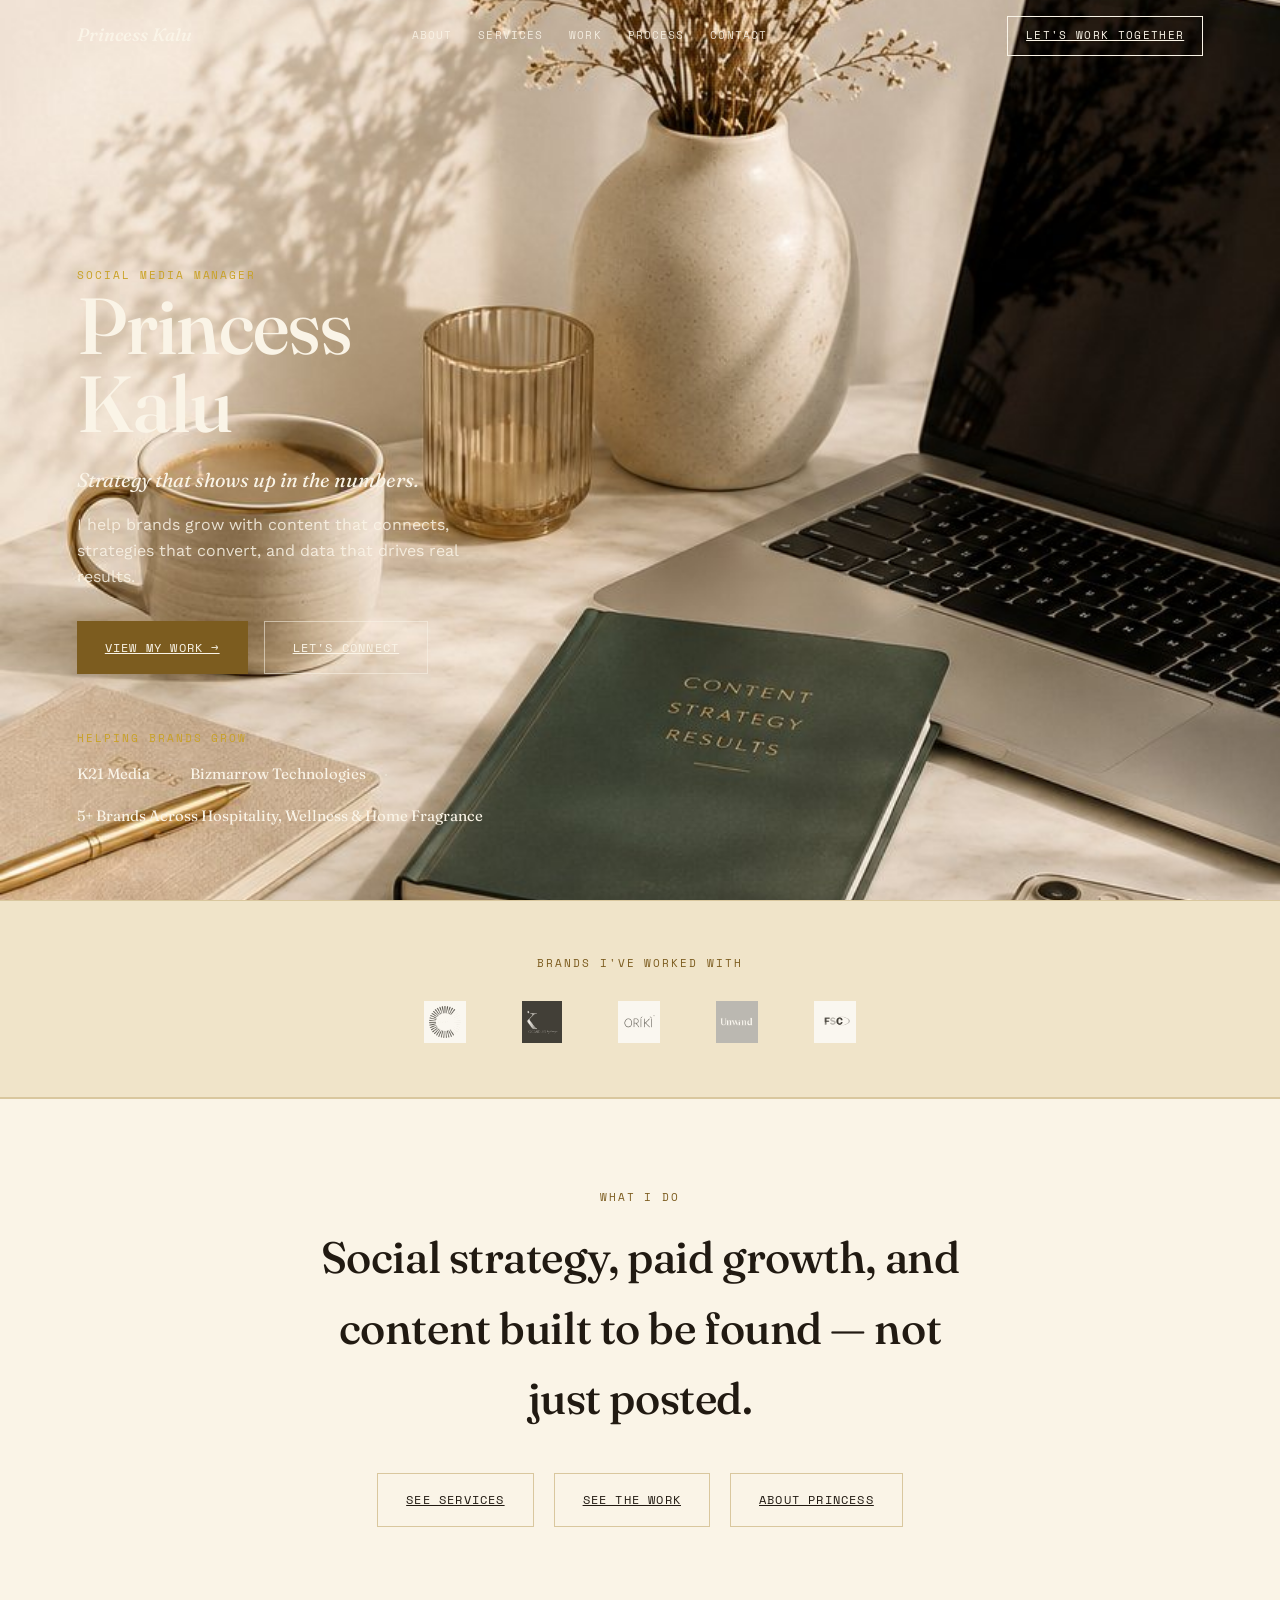
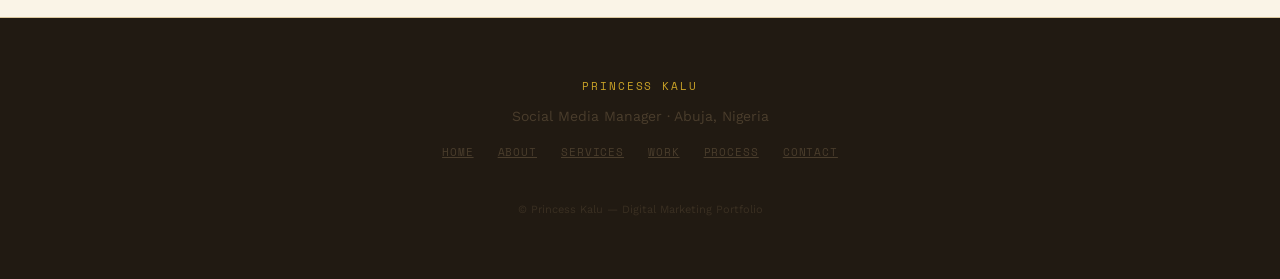
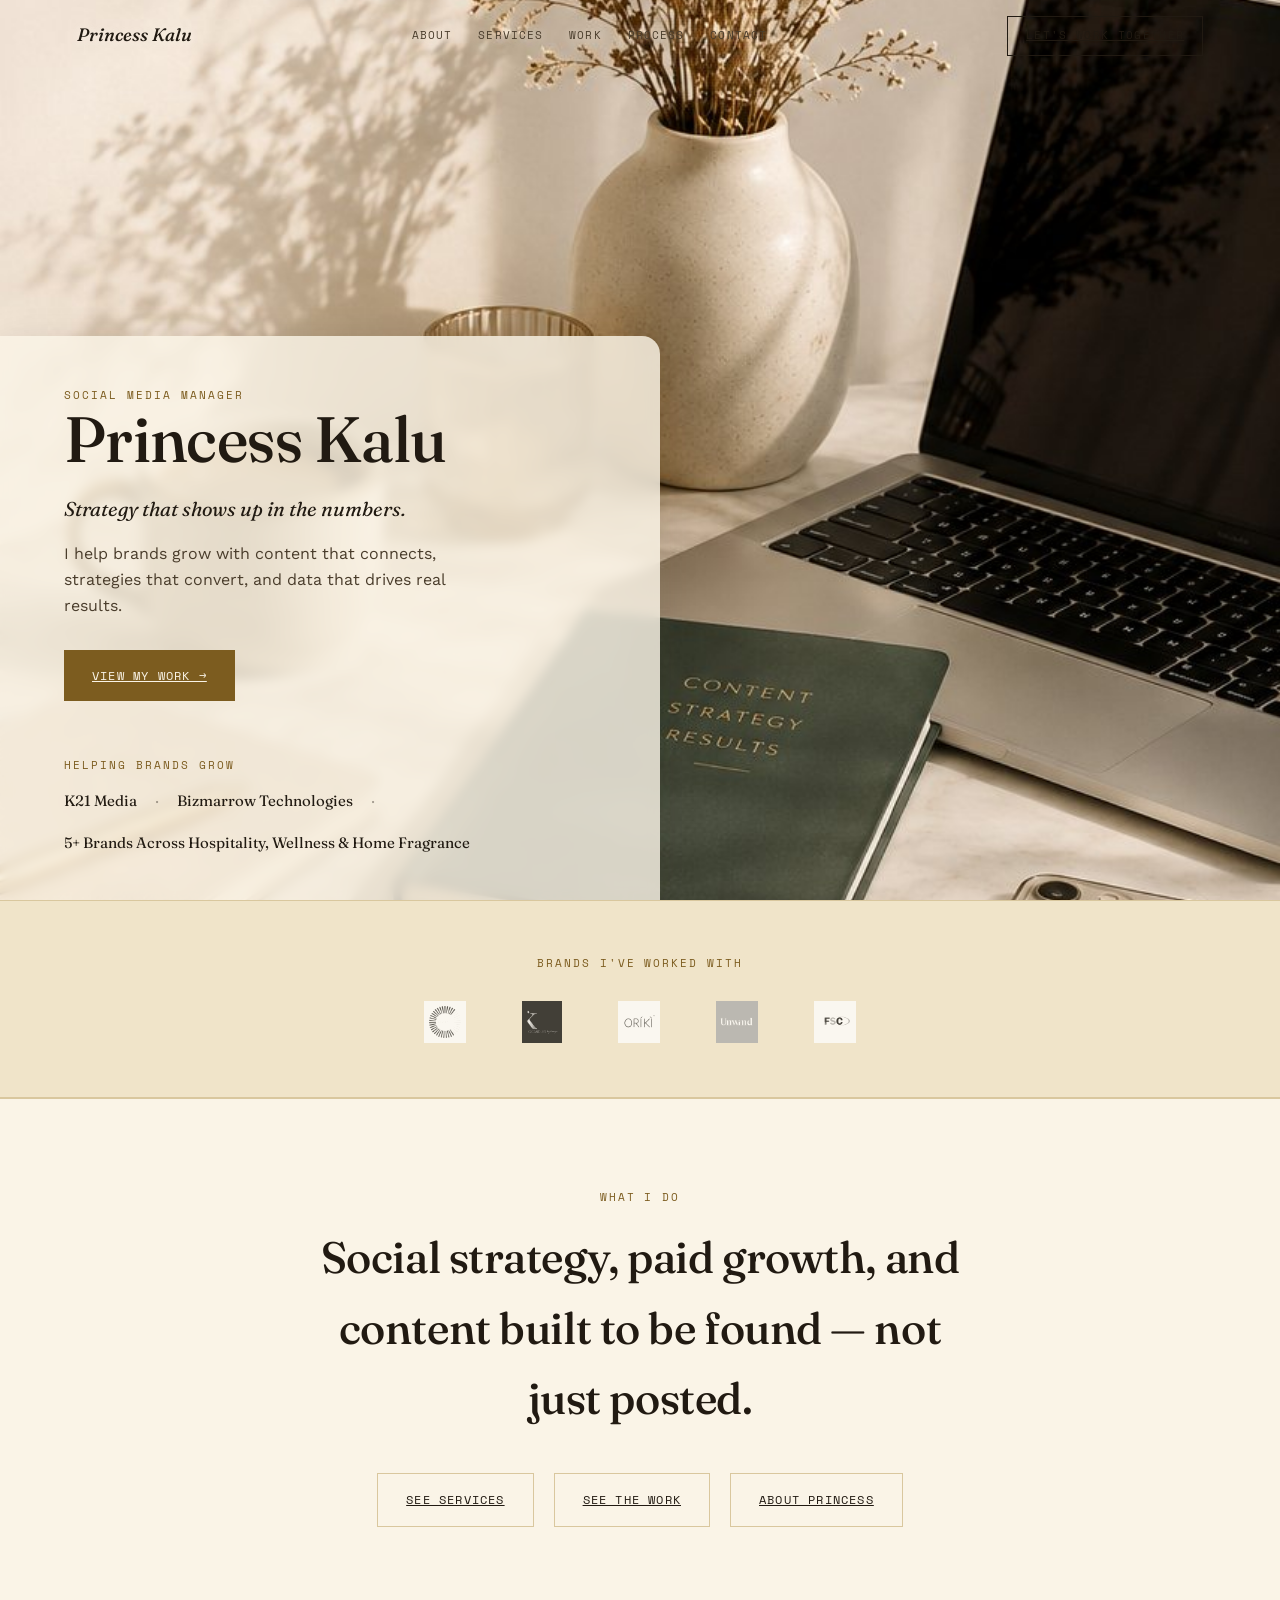
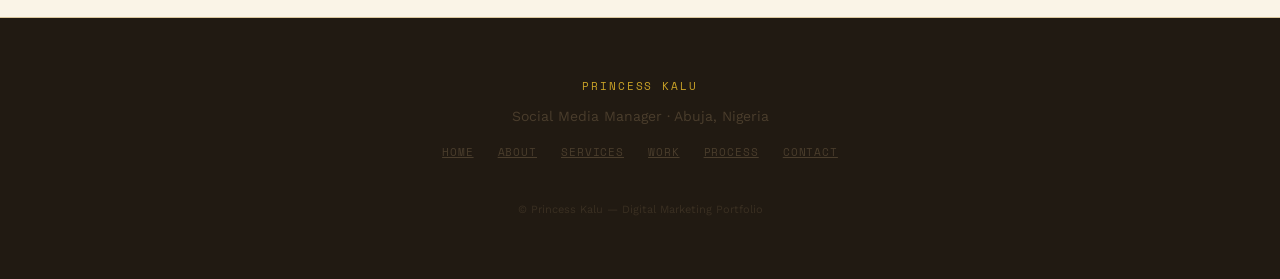
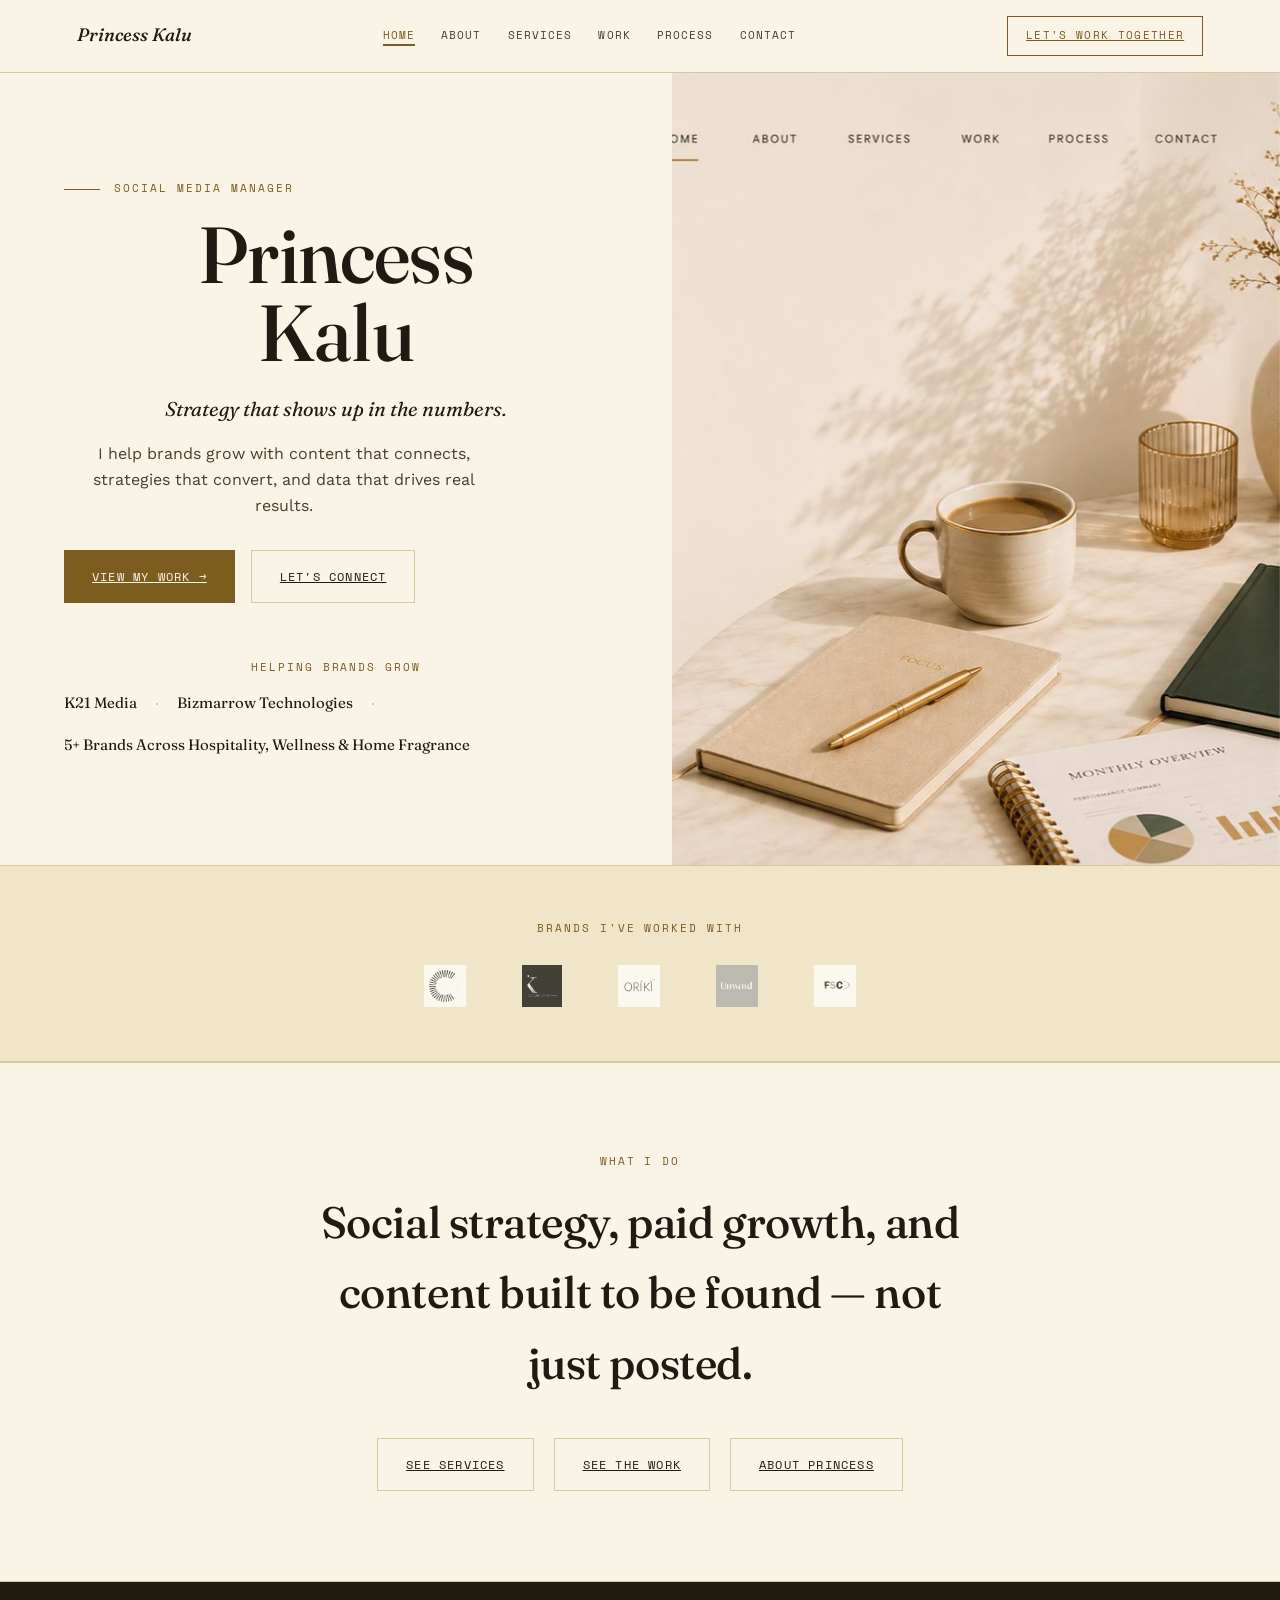
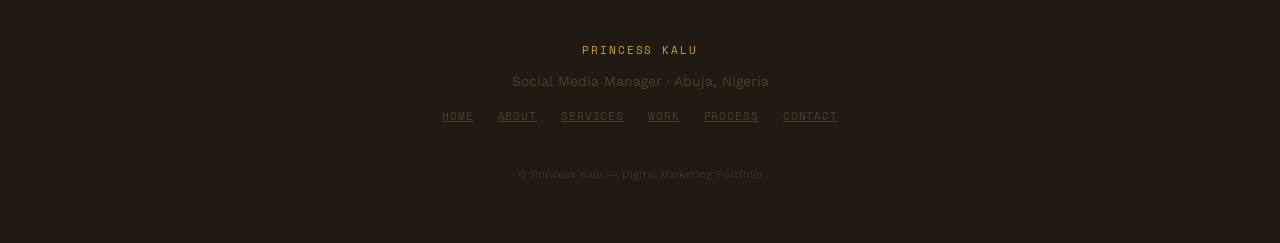
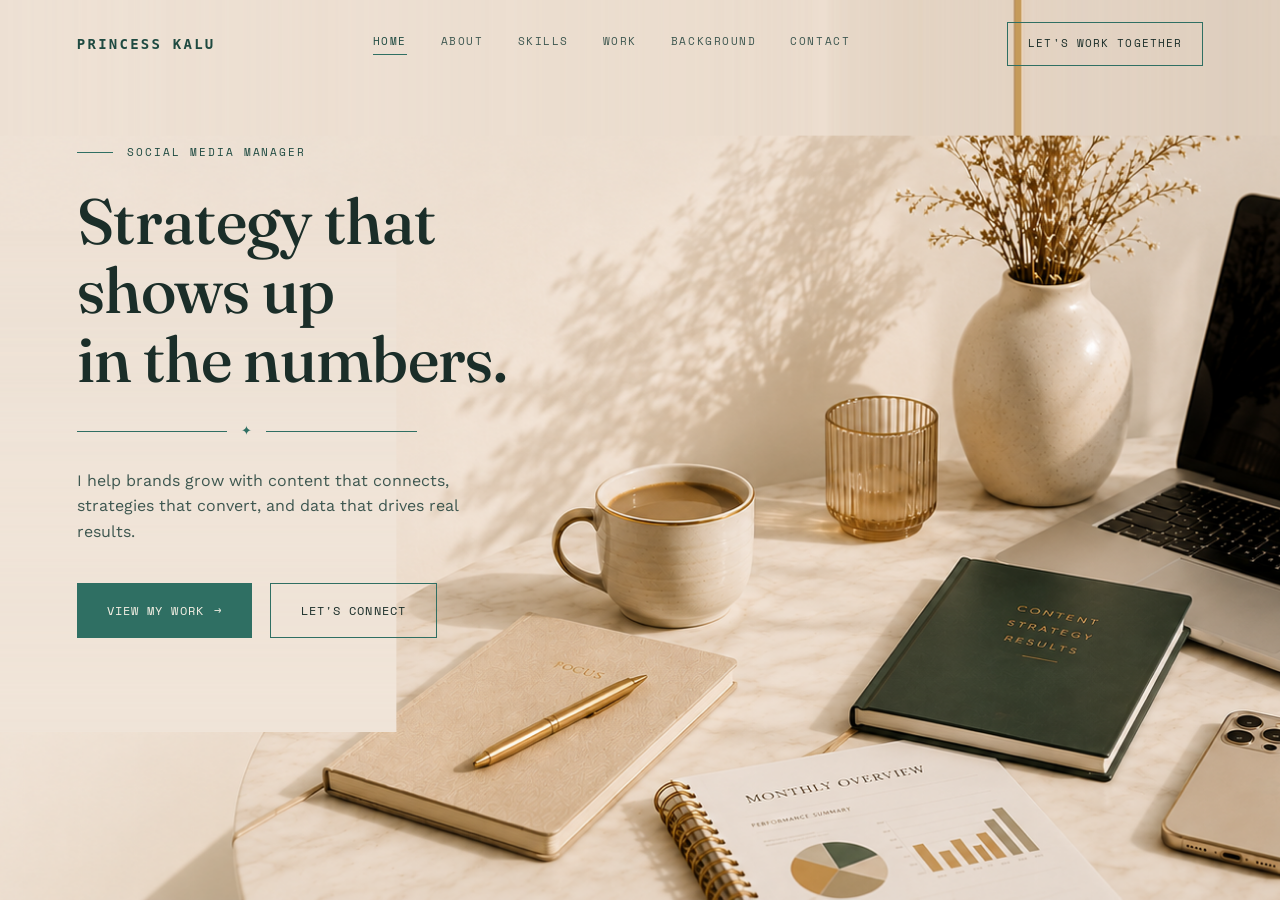
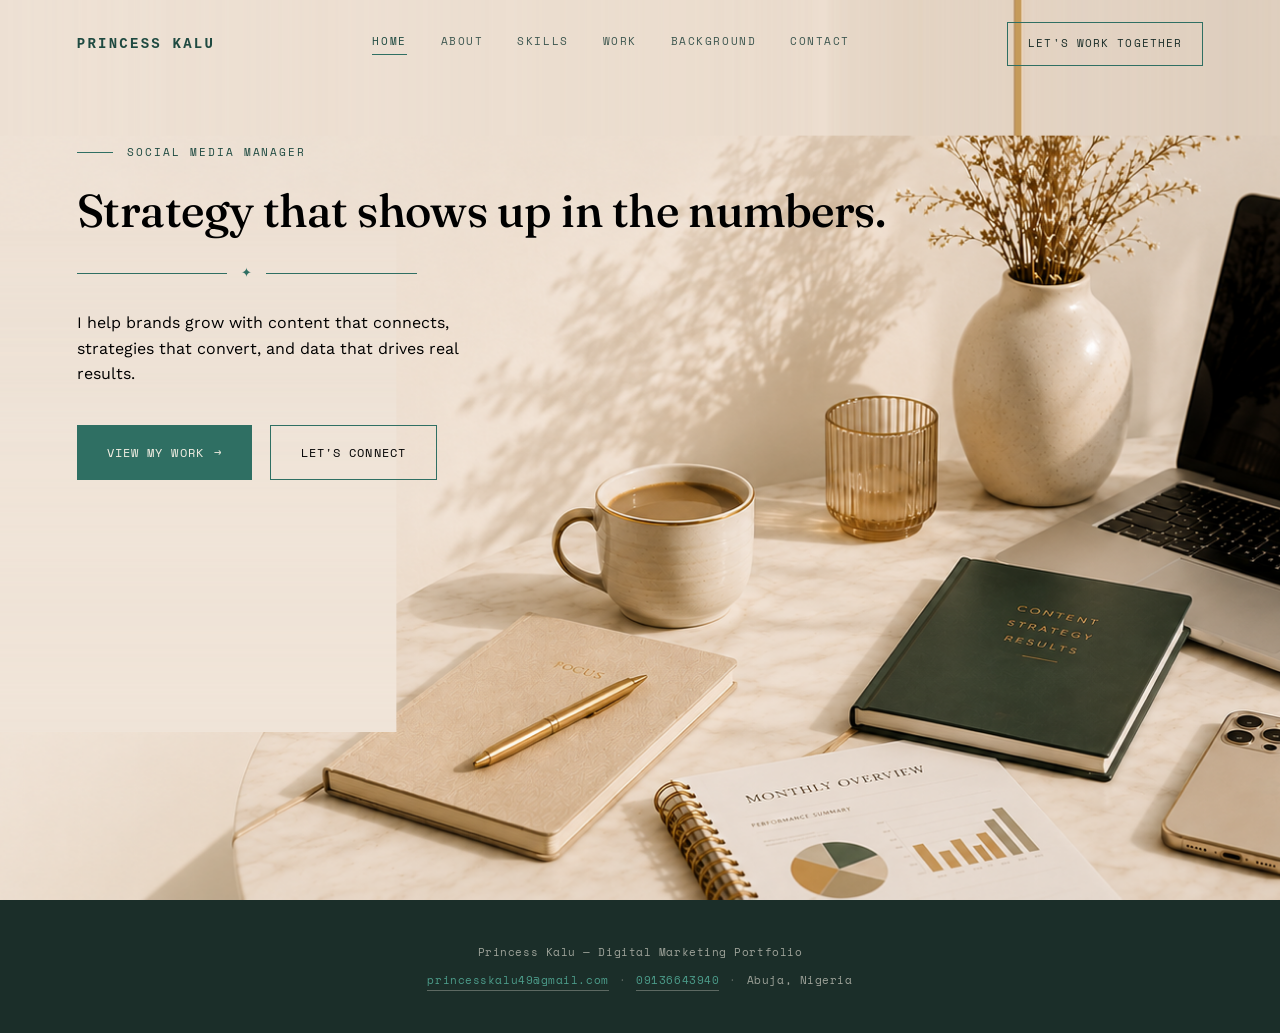
